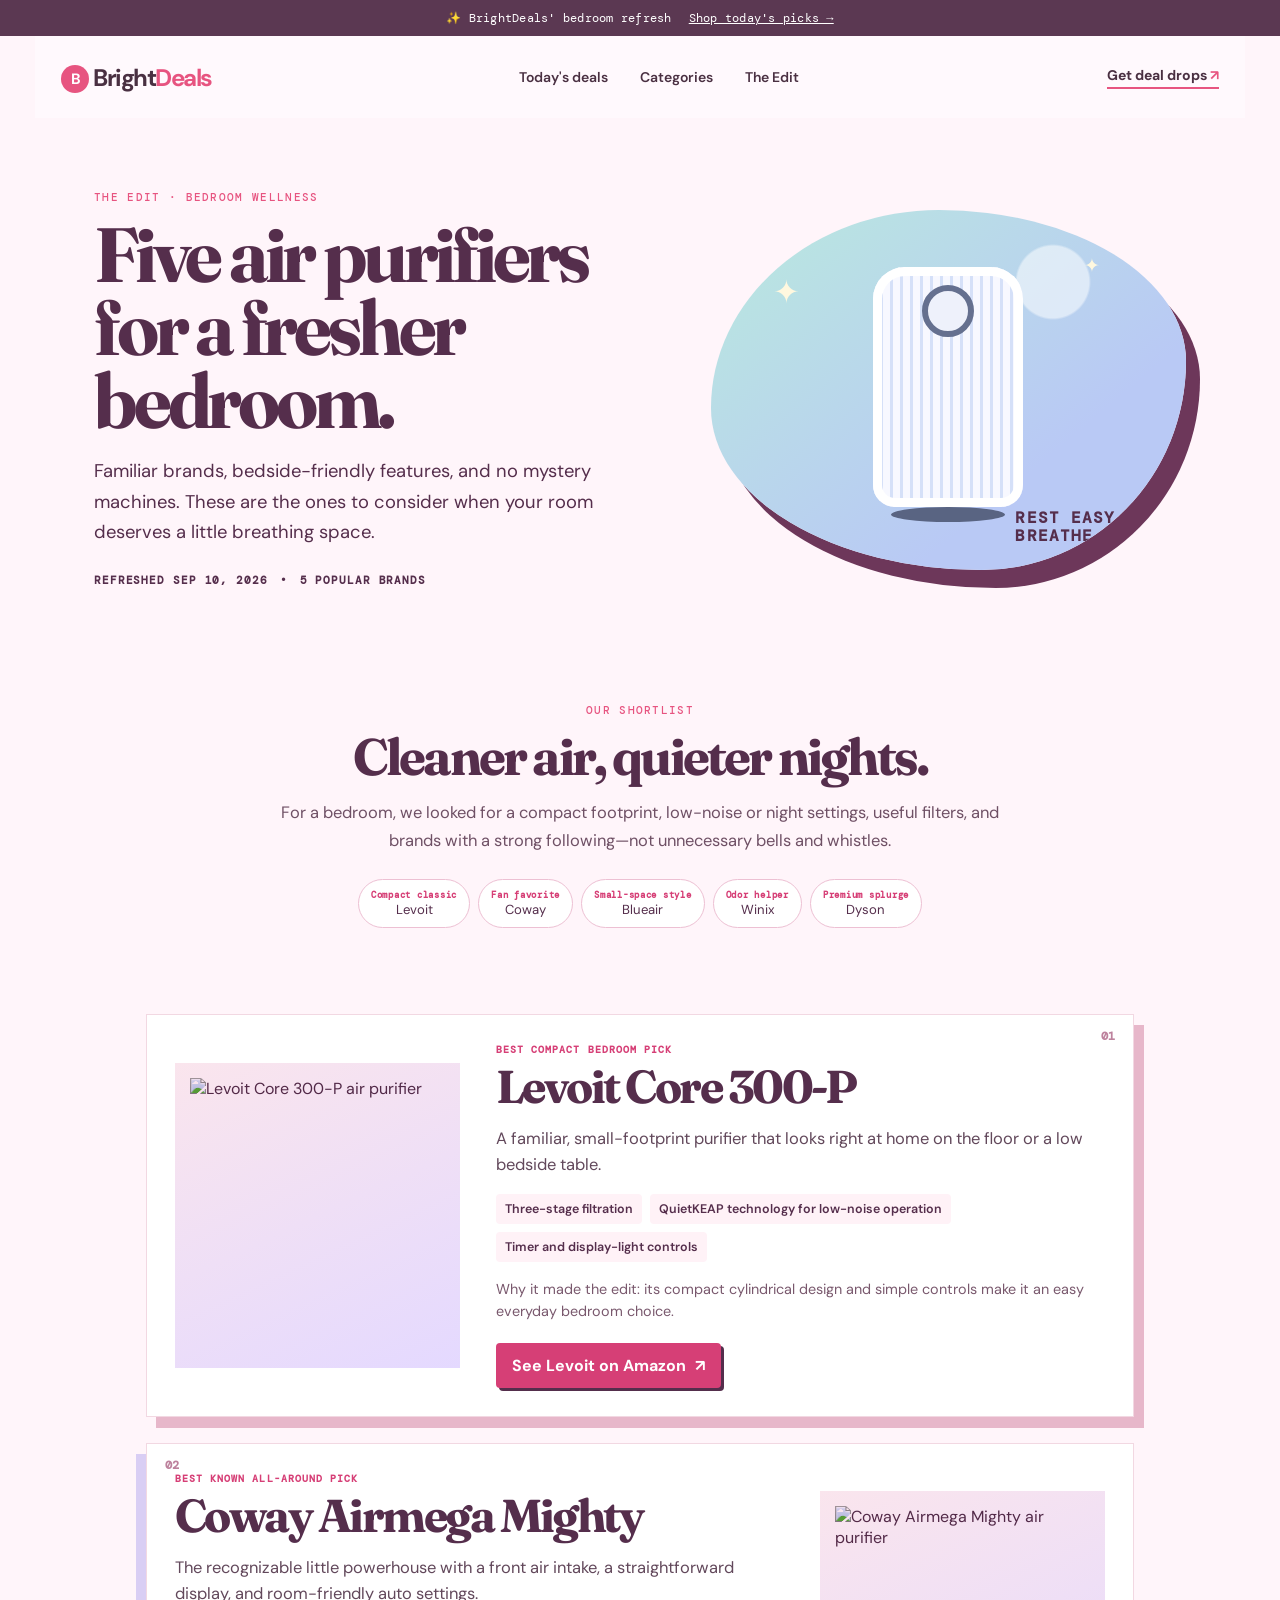
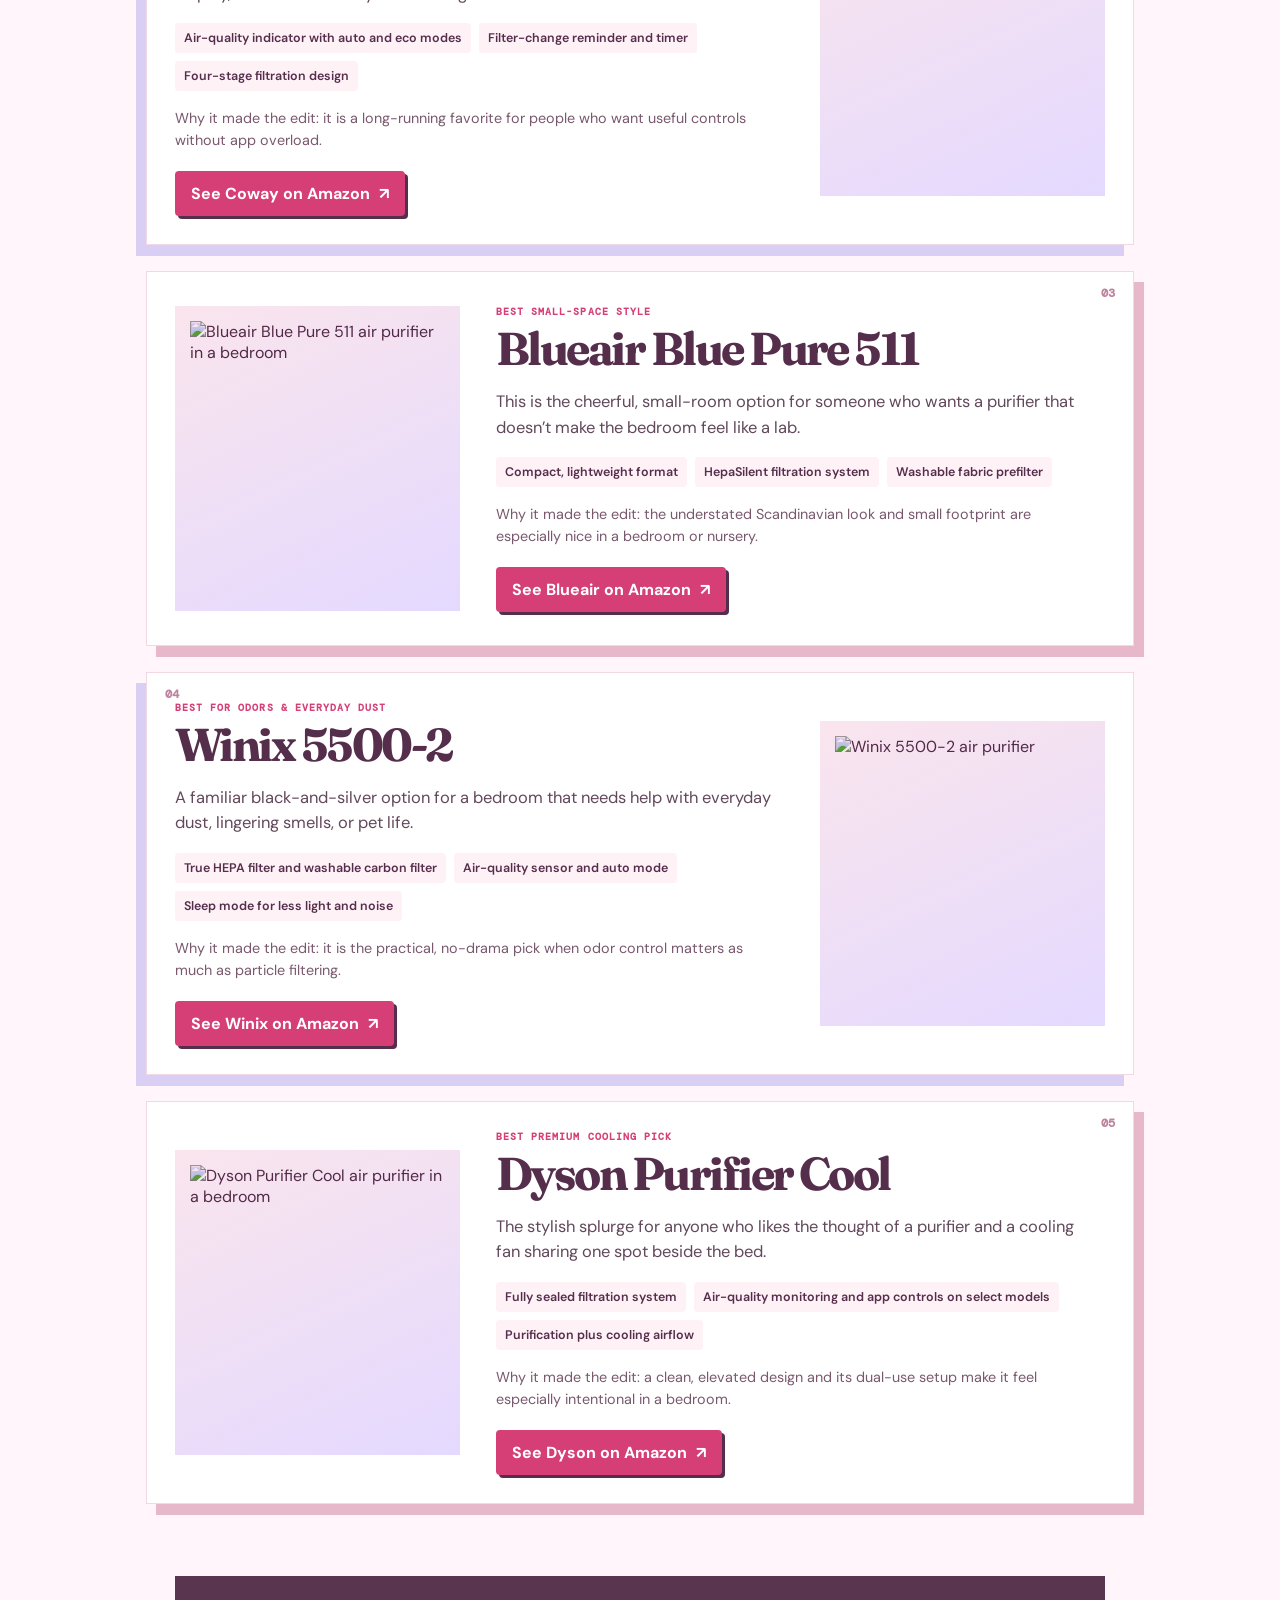
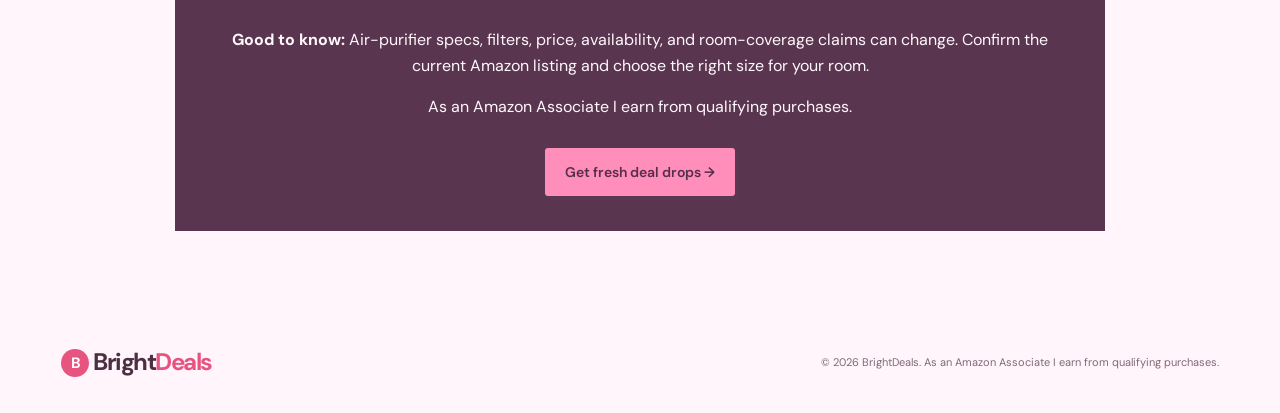
==== bedroom-air-purifier-edit.html @ 016ed75b "Add bedroom air purifier guide" ====
<!doctype html>
<html lang="en"><head><meta charset="utf-8"><meta name="viewport" content="width=device-width, initial-scale=1"><meta name="description" content="Five familiar air-purifier brands that suit a bedroom, selected by BrightDeals."><title>The Bedroom Air Edit | BrightDeals</title><link rel="preconnect" href="https://fonts.googleapis.com"><link rel="preconnect" href="https://fonts.gstatic.com" crossorigin><link href="https://fonts.googleapis.com/css2?family=DM+Mono&family=DM+Sans:wght@400;500;600;700&family=Fraunces:opsz,wght@9..144,600;9..144,700&display=swap" rel="stylesheet"><link rel="stylesheet" href="styles.css"><link rel="stylesheet" href="pink-theme.css"><link rel="stylesheet" href="product-images.css?v=5"><link rel="stylesheet" href="vacuum-guide.css"></head>
<body class="guide-page"><div class="announcement">✨ BrightDeals' bedroom refresh <a href="/#deals">Shop today's picks →</a></div><header class="site-header"><a class="brand" href="/"><span class="brand-mark">B</span>Bright<span>Deals</span></a><button class="menu-button" aria-label="Open menu" aria-expanded="false">☰</button><nav aria-label="Main navigation"><a href="/#deals">Today's deals</a><a href="/#categories">Categories</a><a href="cordless-vacuum-edit.html" data-guide-link>The Edit</a></nav><a class="header-cta" href="/#deal-alerts">Get deal drops <span>↗</span></a></header>
<main><section class="guide-hero"><div class="guide-hero-copy"><p class="eyebrow">THE EDIT · BEDROOM WELLNESS</p><h1>Five air purifiers for a fresher bedroom.</h1><p>Familiar brands, bedside-friendly features, and no mystery machines. These are the ones to consider when your room deserves a little breathing space.</p><div class="guide-meta"><span>REFRESHED SEP 10, 2026</span><span>•</span><span>5 POPULAR BRANDS</span></div></div><div class="guide-hero-art purifier-art" aria-hidden="true"><span class="spark spark-one">✦</span><span class="spark spark-two">✦</span><div class="hero-purifier"><i></i><b></b><em></em></div><p>REST EASY.<br>BREATHE EASY.</p></div></section>
<section class="guide-intro"><p class="eyebrow">OUR SHORTLIST</p><h2>Cleaner air, quieter nights.</h2><p>For a bedroom, we looked for a compact footprint, low-noise or night settings, useful filters, and brands with a strong following—not unnecessary bells and whistles.</p><div class="quick-picks"><span><b>Compact classic</b> Levoit</span><span><b>Fan favorite</b> Coway</span><span><b>Small-space style</b> Blueair</span><span><b>Odor helper</b> Winix</span><span><b>Premium splurge</b> Dyson</span></div></section>
<section class="vacuum-list" aria-label="Five bedroom air purifier recommendations">
<article class="vacuum-pick levoit"><div class="pick-number">01</div><div class="pick-image"><img src="https://levoit.com/cdn/shop/products/levoit-core-300-air-purifier-791897.jpg?v=1762284280" alt="Levoit Core 300-P air purifier" loading="lazy"></div><div class="pick-copy"><p class="pick-label">BEST COMPACT BEDROOM PICK</p><h2>Levoit Core 300-P</h2><p class="pick-deck">A familiar, small-footprint purifier that looks right at home on the floor or a low bedside table.</p><ul><li>Three-stage filtration</li><li>QuietKEAP technology for low-noise operation</li><li>Timer and display-light controls</li></ul><p class="pick-note">Why it made the edit: its compact cylindrical design and simple controls make it an easy everyday bedroom choice.</p><a class="guide-buy" href="https://www.amazon.com/s?k=Levoit+Core+300-P+Air+Purifier&amp;tag=brightdeal0b5-20" target="_blank" rel="sponsored noopener">See Levoit on Amazon <span>↗</span></a></div></article>
<article class="vacuum-pick coway"><div class="pick-number">02</div><div class="pick-image"><img src="https://cowaymega.com/cdn/shop/files/Mighty_W_Thumbnai_02.jpg?v=1771984120&amp;width=2000" alt="Coway Airmega Mighty air purifier" loading="lazy"></div><div class="pick-copy"><p class="pick-label">BEST KNOWN ALL-AROUND PICK</p><h2>Coway Airmega Mighty</h2><p class="pick-deck">The recognizable little powerhouse with a front air intake, a straightforward display, and room-friendly auto settings.</p><ul><li>Air-quality indicator with auto and eco modes</li><li>Filter-change reminder and timer</li><li>Four-stage filtration design</li></ul><p class="pick-note">Why it made the edit: it is a long-running favorite for people who want useful controls without app overload.</p><a class="guide-buy" href="https://www.amazon.com/s?k=Coway+Airmega+Mighty+AP-1512HH+Air+Purifier&amp;tag=brightdeal0b5-20" target="_blank" rel="sponsored noopener">See Coway on Amazon <span>↗</span></a></div></article>
<article class="vacuum-pick blueair"><div class="pick-number">03</div><div class="pick-image"><img src="https://media.johnlewiscontent.com/i/JohnLewis/111999334alt5?%24background-off-white%24=&amp;fmt=auto" alt="Blueair Blue Pure 511 air purifier in a bedroom" loading="lazy"></div><div class="pick-copy"><p class="pick-label">BEST SMALL-SPACE STYLE</p><h2>Blueair Blue Pure 511</h2><p class="pick-deck">This is the cheerful, small-room option for someone who wants a purifier that doesn’t make the bedroom feel like a lab.</p><ul><li>Compact, lightweight format</li><li>HepaSilent filtration system</li><li>Washable fabric prefilter</li></ul><p class="pick-note">Why it made the edit: the understated Scandinavian look and small footprint are especially nice in a bedroom or nursery.</p><a class="guide-buy" href="https://www.amazon.com/s?k=Blueair+Blue+Pure+511+Air+Purifier&amp;tag=brightdeal0b5-20" target="_blank" rel="sponsored noopener">See Blueair on Amazon <span>↗</span></a></div></article>
<article class="vacuum-pick winix"><div class="pick-number">04</div><div class="pick-image"><img src="https://images-na.ssl-images-amazon.com/images/I/61UqpOlddiL.jpg" alt="Winix 5500-2 air purifier" loading="lazy"></div><div class="pick-copy"><p class="pick-label">BEST FOR ODORS &amp; EVERYDAY DUST</p><h2>Winix 5500-2</h2><p class="pick-deck">A familiar black-and-silver option for a bedroom that needs help with everyday dust, lingering smells, or pet life.</p><ul><li>True HEPA filter and washable carbon filter</li><li>Air-quality sensor and auto mode</li><li>Sleep mode for less light and noise</li></ul><p class="pick-note">Why it made the edit: it is the practical, no-drama pick when odor control matters as much as particle filtering.</p><a class="guide-buy" href="https://www.amazon.com/s?k=Winix+5500-2+Air+Purifier&amp;tag=brightdeal0b5-20" target="_blank" rel="sponsored noopener">See Winix on Amazon <span>↗</span></a></div></article>
<article class="vacuum-pick dyson"><div class="pick-number">05</div><div class="pick-image"><img src="https://dyson-h.assetsadobe2.com/is/image/content/dam/dyson/leap-petite-global/products/ec/438e/variants/non-sco/gallery-images/TP07-variant-gallery-01.jpg?cropPathE=desktop&amp;fit=stretch%2C1&amp;fmt=pjpeg&amp;wid=1920" alt="Dyson Purifier Cool air purifier in a bedroom" loading="lazy"></div><div class="pick-copy"><p class="pick-label">BEST PREMIUM COOLING PICK</p><h2>Dyson Purifier Cool</h2><p class="pick-deck">The stylish splurge for anyone who likes the thought of a purifier and a cooling fan sharing one spot beside the bed.</p><ul><li>Fully sealed filtration system</li><li>Air-quality monitoring and app controls on select models</li><li>Purification plus cooling airflow</li></ul><p class="pick-note">Why it made the edit: a clean, elevated design and its dual-use setup make it feel especially intentional in a bedroom.</p><a class="guide-buy" href="https://www.amazon.com/s?k=Dyson+Purifier+Cool+Air+Purifier&amp;tag=brightdeal0b5-20" target="_blank" rel="sponsored noopener">See Dyson on Amazon <span>↗</span></a></div></article>
</section><section class="guide-footer-note"><p><b>Good to know:</b> Air-purifier specs, filters, price, availability, and room-coverage claims can change. Confirm the current Amazon listing and choose the right size for your room.</p><p>As an Amazon Associate I earn from qualifying purchases.</p><a class="button primary" href="/#deal-alerts">Get fresh deal drops →</a></section></main><footer><a class="brand" href="/"><span class="brand-mark">B</span>Bright<span>Deals</span></a><p>© 2026 BrightDeals. As an Amazon Associate I earn from qualifying purchases.</p></footer><script src="script.js?v=6"></script></body></html>
---- styles.css ----
@import url('https://fonts.googleapis.com/css2?family=DM+Mono:wght@400;500&family=DM+Sans:opsz,wght@9..40,400;9..40,500;9..40,600;9..40,700&family=Fraunces:opsz,wght@9..144,500;9..144,600&display=swap');
/* Soft pink, lilac, and berry palette overrides */
:root{--ink:#4a3042;--paper:#fff9fc;--orange:#e75480;--yellow:#ffd1df;--line:#f0dfe7;--muted:#806878}.announcement,.featured{background:#5b3852}.primary{box-shadow:4px 4px 0 #5b3852}.avatars i{background:#e18eaa}.avatars i:first-child{background:#aa8fa8}.avatars i:nth-child(3){background:#a895d1}.avatars i:nth-child(4){background:#dd9c9a}.hero-art{background:#f7d4e0}.sun{background:#f3b6cb}.blob{background:#cda9d7}.floating{box-shadow:0 15px 25px #8b4a6530}.deal-sticker{background:#5b3852}.deal-sticker b{color:#ffd9e6}.orange{background:#f5b7ca}.lavender{background:#ddd0f0}.mint{background:#c9e5dc}.yellow{background:#f8d9a1}.featured .eyebrow{color:#ffd2df}.cream{background:#f8e3e8}.blue{background:#d4c9ec}.peach{background:#f5c9ba}.price-note{color:#e2cdd8}.how-art{background:#f0dde6}.how-art:before{border-color:#d9bbca}.newsletter{background:#f2bdd0}.newsletter h2 em{color:#b23c67}.newsletter small{color:#6c5360}
:root{--ink:#1d2333;--paper:#fffdf8;--orange:#ff6b3d;--yellow:#ffc845;--line:#e8e4db;--muted:#646876}*{box-sizing:border-box}html{scroll-behavior:smooth}body{margin:0;background:var(--paper);color:var(--ink);font-family:'DM Sans',sans-serif}.announcement{background:#1d2333;color:#fff;text-align:center;font:12px 'DM Mono',monospace;letter-spacing:.02em;padding:10px}.announcement a{color:#fff;margin-left:10px}.site-header{height:82px;display:flex;align-items:center;justify-content:space-between;max-width:1210px;margin:auto;padding:0 26px}.brand{font-size:24px;font-weight:700;letter-spacing:-1.5px;color:var(--ink);text-decoration:none}.brand>span:not(.brand-mark){color:var(--orange)}.brand-mark{display:inline-grid;place-items:center;background:var(--orange);color:#fff;border-radius:50%;font-size:15px;width:28px;height:28px;margin-right:4px;vertical-align:2px}nav{display:flex;gap:32px}nav a,.text-link{font-size:14px;font-weight:600;color:var(--ink);text-decoration:none}.header-cta{font-size:14px;font-weight:700;text-decoration:none;color:var(--ink);border-bottom:2px solid var(--orange);padding-bottom:3px}.header-cta span{color:var(--orange)}.menu-button{display:none;background:none;border:0;font-size:23px}.hero{min-height:570px;display:grid;grid-template-columns:1.05fr .95fr;align-items:center;max-width:1210px;padding:54px 26px 67px;margin:auto;gap:35px}.eyebrow{font:11px 'DM Mono',monospace;letter-spacing:.12em;color:var(--orange);margin:0 0 15px;font-weight:500}.hero h1,.newsletter h2,h2{font-family:Fraunces,serif;letter-spacing:-2.8px;line-height:.98;margin:0}.hero h1{font-size:clamp(52px,6vw,81px)}em{font-style:normal;color:var(--orange)}.lede{max-width:465px;font-size:18px;line-height:1.55;color:var(--muted);margin:24px 0 30px}.hero-actions{display:flex;align-items:center;gap:25px}.button{border:0;border-radius:3px;padding:15px 20px;font:600 14px 'DM Sans',sans-serif;cursor:pointer;text-decoration:none;display:inline-block}.primary{background:var(--orange);color:#fff;box-shadow:4px 4px 0 #23283a}.primary span{margin-left:15px}.text-link{border-bottom:1px solid var(--ink);padding-bottom:3px}.proof{display:flex;align-items:center;gap:12px;margin-top:42px}.proof p{font-size:12px;color:var(--muted)}.proof strong{color:var(--ink)}.avatars{display:flex}.avatars i{font-style:normal;width:26px;height:26px;border-radius:50%;display:grid;place-items:center;color:#fff;font-size:10px;border:2px solid var(--paper);margin-left:-7px;background:#d76d5b}.avatars i:first-child{margin-left:0;background:#8a9e81}.avatars i:nth-child(3){background:#6c7eb9}.avatars i:nth-child(4){background:#d8ad52}.hero-art{height:420px;background:#f0dfb4;border-radius:47% 53% 44% 56%/45% 42% 58% 55%;position:relative;overflow:hidden}.sun{position:absolute;width:285px;height:285px;border-radius:50%;background:#ffd66d;right:38px;top:61px}.blob{position:absolute;width:310px;height:280px;border-radius:46% 54% 58% 42%;background:#e79871;left:-58px;bottom:-128px}.floating{position:absolute;background:#fff;border-radius:9px;box-shadow:0 15px 25px #885f3d28;padding:15px;display:flex;flex-direction:column;gap:7px;align-items:center}.floating span{font-size:74px;line-height:1}.floating small{font-size:11px;font-weight:700}.card-one{top:62px;left:70px;transform:rotate(-9deg)}.card-two{right:60px;bottom:45px;transform:rotate(8deg)}.card-three{left:180px;bottom:25px;transform:rotate(-2deg)}.deal-sticker{position:absolute;right:29px;top:23px;border-radius:50%;width:86px;height:86px;background:var(--ink);color:#fff;text-align:center;padding-top:19px;font:10px 'DM Mono';line-height:1.4;transform:rotate(12deg)}.deal-sticker b{color:var(--yellow);font-size:13px}.categories,.featured,.how{max-width:1210px;margin:auto;padding:94px 26px}.section-heading h2,.featured h2{font-size:42px}.category-grid{display:grid;grid-template-columns:repeat(4,1fr);gap:15px;margin-top:35px}.category{min-height:190px;color:var(--ink);text-decoration:none;padding:25px;position:relative;border-radius:4px;transition:transform .2s}.category:hover,.product-card:hover{transform:translateY(-4px)}.category span{font-size:34px;display:block;margin-bottom:30px}.category b{font-size:16px;display:block}.category small{font-size:12px;color:#555b67;display:block;margin-top:5px}.category i{position:absolute;right:22px;bottom:20px;font-style:normal;font-size:20px}.orange{background:#ffc19f}.lavender{background:#d7cef2}.mint{background:#b9e1d4}.yellow{background:#fde29a}.featured{background:#1d2333;max-width:none;padding-left:max(26px,calc((100vw - 1158px)/2));padding-right:max(26px,calc((100vw - 1158px)/2));color:#fff}.featured-intro{display:flex;justify-content:space-between;align-items:end;margin-bottom:35px}.featured .eyebrow{color:#ffc845}.featured h2{color:#fff}.featured .text-link{color:#fff;border-color:#fff}.product-grid{display:grid;grid-template-columns:repeat(3,1fr);gap:22px}.product-card{background:#fff;color:var(--ink);transition:transform .2s}.product-visual{height:245px;position:relative;display:grid;place-items:center}.product-visual span{font-size:100px;filter:drop-shadow(4px 8px 4px #0002)}.product-visual b{position:absolute;top:14px;left:14px;background:#fff;padding:6px 8px;text-transform:uppercase;font:9px 'DM Mono'}.cream{background:#f3e6cd}.blue{background:#b9d6e8}.peach{background:#f1c1ad}.product-info{padding:21px}.product-category{font:10px 'DM Mono';color:var(--orange);margin:0 0 10px}.product-info h3{font-size:17px;margin:0 0 15px}.product-info div{font-size:14px}.product-info strong{font-size:19px}.product-info del{color:#858996;margin-left:4px}.product-info em{font-size:11px;font-weight:700;margin-left:4px}.product-info a{font-size:13px;display:block;color:var(--ink);text-decoration:none;font-weight:700;margin-top:20px}.price-note{font-size:11px;color:#b6b9c2;margin:25px 0 0}.how{display:grid;grid-template-columns:.92fr 1.08fr;gap:105px;align-items:center}.how-art{height:355px;background:#e6dfcf;position:relative;overflow:hidden;display:grid;place-items:center}.how-art:before{content:'';position:absolute;width:380px;height:380px;border:1px solid #c4b8a2;border-radius:50%}.how-art div{font:140px Fraunces;color:var(--orange);z-index:1}.how-art span{position:absolute;font:22px Fraunces;line-height:1.05;bottom:30px;left:33px}.how h2{font-size:47px}.how-copy>p:not(.eyebrow){font-size:16px;line-height:1.6;color:var(--muted);max-width:480px;margin:21px 0}.how ol{list-style:none;padding:0;margin:27px 0}.how li{display:flex;gap:24px;padding:13px 0;border-top:1px solid var(--line);font-weight:600}.how li b{font:11px 'DM Mono';color:var(--orange)}.newsletter{background:#ffc845;text-align:center;padding:90px 24px}.newsletter .eyebrow{color:var(--ink)}.newsletter h2{font-size:50px}.newsletter h2 em{color:var(--ink)}form{margin:30px auto 13px;max-width:500px;display:flex;background:#fff;padding:5px}input{border:0;outline:0;flex:1;padding:0 14px;font:14px 'DM Sans'}form .primary{box-shadow:none}.newsletter small{font-size:10px;color:#55514a}footer{display:flex;align-items:center;justify-content:space-between;gap:20px;max-width:1210px;margin:auto;padding:33px 26px}footer p,footer a{font-size:11px;color:var(--muted)}footer>div{display:flex;gap:16px}.sr-only{position:absolute;clip:rect(0,0,0,0)}
@media(max-width:720px){.site-header{height:67px}.menu-button{display:block;order:2}.header-cta{display:none}nav{display:none;position:absolute;top:100px;left:20px;right:20px;background:#fff;padding:20px;z-index:4;box-shadow:0 12px 30px #0002;flex-direction:column;gap:15px}nav.open{display:flex}.hero{grid-template-columns:1fr;padding-top:40px}.hero-art{height:320px}.card-one{left:30px}.card-two{right:30px}.card-three{left:140px}.category-grid,.product-grid{grid-template-columns:1fr 1fr}.category{min-height:155px}.categories,.featured,.how{padding-top:65px;padding-bottom:65px}.how{grid-template-columns:1fr;gap:42px}.how-art{height:260px}.featured-intro{align-items:start;gap:20px}.featured-intro .text-link{white-space:nowrap}.newsletter{padding:65px 20px}.newsletter h2,.how h2{font-size:40px}form{display:block;background:transparent}input{height:49px;width:100%;margin-bottom:10px}.primary{width:100%;box-shadow:3px 3px 0 #23283a}footer{display:block}footer p{margin:18px 0}footer>div{gap:14px}.hero-actions{display:block}.hero-actions .text-link{display:inline-block;margin-top:26px}.section-heading h2,.featured h2{font-size:34px}}@media(max-width:390px){.category-grid{grid-template-columns:1fr}.hero h1{font-size:48px}.card-three{left:120px}.floating span{font-size:54px}}
---- pink-theme.css ----
/* BrightDeals — soft pink, lilac, and berry theme */
:root{--ink:#4a3042;--paper:#fff9fc;--orange:#e75480;--yellow:#ffd1df;--line:#f0dfe7;--muted:#806878}
.announcement,.featured{background:#5b3852}.primary{box-shadow:4px 4px 0 #5b3852}.avatars i{background:#e18eaa}.avatars i:first-child{background:#aa8fa8}.avatars i:nth-child(3){background:#a895d1}.avatars i:nth-child(4){background:#dd9c9a}.hero-art{background:#f7d4e0}.sun{background:#f3b6cb}.blob{background:#cda9d7}.floating{box-shadow:0 15px 25px #8b4a6530}.deal-sticker{background:#5b3852}.deal-sticker b{color:#ffd9e6}.orange{background:#f5b7ca}.lavender{background:#ddd0f0}.mint{background:#c9e5dc}.yellow{background:#f8d9a1}.featured .eyebrow{color:#ffd2df}.cream{background:#f8e3e8}.blue{background:#d4c9ec}.peach{background:#f5c9ba}.price-note{color:#e2cdd8}.how-art{background:#f0dde6}.how-art:before{border-color:#d9bbca}.newsletter{background:#f2bdd0}.newsletter h2 em{color:#b23c67}.newsletter small{color:#6c5360}
@media(max-width:720px){.primary{box-shadow:3px 3px 0 #5b3852}}
---- product-images.css ----
.product-visual { overflow: hidden; }
.product-visual img { display: block; width: 100%; height: 100%; object-fit: cover; }

@media (min-width: 721px) { .product-grid { grid-template-columns: repeat(4, 1fr); } }

.final-price { display: grid; gap: 3px; margin: 0 0 11px; }
.final-price span { color: var(--muted); font-size: 11px; }
.promo-code { width: 100%; border: 1px dashed var(--orange); border-radius: 3px; background: #fff7fa; color: var(--ink); cursor: pointer; display: flex; justify-content: space-between; align-items: center; font: 700 12px 'DM Sans', sans-serif; margin: 0 0 4px; padding: 10px; }
.promo-code span { color: var(--orange); font-size: 11px; }
.promo-code.copied { background: #f2fff8; border-style: solid; }
.form-status{min-height:1.25em;margin:-3px 0 10px;font-size:12px;color:#6c5360}
.honeypot,.signup-response{position:absolute;left:-9999px;width:1px;height:1px;overflow:hidden}

.product-card { cursor: pointer; }
.product-card a, .product-card button { cursor: pointer; }
.product-card:focus-visible { outline: 3px solid var(--orange); outline-offset: 4px; }
.modal-open { overflow: hidden; }
.deal-modal[hidden] { display: none; }
.deal-modal { position: fixed; inset: 0; z-index: 1000; display: grid; place-items: center; padding: 18px; }
.deal-modal-backdrop { position: absolute; inset: 0; background: rgba(48, 32, 43, .86); backdrop-filter: blur(4px); }
.deal-modal-card { position: relative; z-index: 1; display: grid; grid-template-columns: minmax(0, 1fr) minmax(0, 1fr); width: min(760px, 100%); max-height: calc(100vh - 36px); overflow: auto; border-radius: 12px; background: #fff; color: var(--ink); box-shadow: 0 28px 80px rgba(0, 0, 0, .35); }
.deal-modal-visual { min-height: 335px; display: grid; place-items: center; background: #f8e3e8; }
.deal-modal-visual img { width: 100%; height: 100%; max-height: 420px; padding: 25px; object-fit: contain; }
.deal-modal-content { padding: 42px 34px 30px; }
.deal-modal-category { margin: 0 0 12px; color: var(--orange); font: 11px 'DM Mono', monospace; text-transform: uppercase; }
.deal-modal-content h2 { margin: 0 0 17px; font: 700 28px/1.08 Fraunces, serif; letter-spacing: -1px; }
.deal-modal-price { margin-bottom: 15px; }
.deal-modal-price .final-price { margin: 0; }
.deal-modal-detail { margin: 0 0 15px; color: var(--muted); font-size: 14px; line-height: 1.55; }
.deal-modal-promo { margin: 0 0 18px; padding: 9px 11px; border: 1px dashed var(--orange); background: #fff7fa; color: var(--ink); font: 700 12px 'DM Sans', sans-serif; }
.deal-modal-cta { display: flex; justify-content: space-between; align-items: center; margin: 22px 0 12px; padding: 14px 16px; background: var(--orange); color: #fff; font: 700 14px 'DM Sans', sans-serif; text-decoration: none; }
.deal-modal-cta:hover { background: #c73567; }
.deal-modal-content small { color: var(--muted); font-size: 11px; line-height: 1.4; }
.deal-modal-close { position: absolute; z-index: 2; top: 10px; right: 10px; width: 36px; height: 36px; border: 0; border-radius: 50%; background: #fff; color: var(--ink); cursor: pointer; font-size: 27px; line-height: 1; box-shadow: 0 2px 10px rgba(0, 0, 0, .16); }
.deal-modal-close:hover { background: #fff1f5; }
@media (max-width: 650px) { .deal-modal-card { grid-template-columns: 1fr; } .deal-modal-visual { min-height: 220px; } .deal-modal-visual img { max-height: 265px; } .deal-modal-content { padding: 28px 24px 24px; } .deal-modal-content h2 { font-size: 25px; } }
.deal-alerts{background:#5b3852;color:#fff;text-align:center;padding:78px 24px}.deal-alerts .eyebrow{color:#ffd2df}.deal-alerts h2{font:50px Fraunces,serif;letter-spacing:-2.8px;line-height:.98;margin:0}.deal-alerts h2 em{color:#f2bdd0}.deal-alerts>p:not(.eyebrow):not(.form-status){max-width:520px;margin:18px auto 0;color:#f8e5ee;font-size:15px;line-height:1.5}.deal-alerts .form-status{color:#ffdbe7}.deal-alerts small{color:#ead2dd}@media(max-width:720px){.deal-alerts{padding:60px 20px}.deal-alerts h2{font-size:40px}}
---- vacuum-guide.css ----
:root { --guide-ink: #552e4c; --guide-pink: #f2b4ca; --guide-hot: #d63f76; --guide-soft: #fff5fa; --guide-lilac: #ded1ff; }
.guide-page { background: var(--guide-soft); color: var(--guide-ink); }
.guide-page .site-header { background: rgba(255, 250, 253, .94); }
.guide-hero { display:grid; grid-template-columns:1.1fr .9fr; max-width:1180px; margin:0 auto; min-height:500px; padding:72px 44px 60px; gap:36px; align-items:center; }
.guide-hero-copy h1, .guide-intro h2, .pick-copy h2 { font-family:Fraunces, Georgia, serif; letter-spacing:-.055em; }
.guide-hero-copy h1 { max-width:720px; margin:12px 0 18px; font-size:clamp(3rem, 6vw, 5.8rem); line-height:.95; }
.guide-hero-copy > p:not(.eyebrow) { max-width:570px; font-size:1.15rem; line-height:1.65; }
.guide-meta { display:flex; flex-wrap:wrap; gap:12px; margin-top:26px; font:700 .7rem/1.4 'DM Mono', monospace; letter-spacing:.08em; }
.guide-hero-art { position:relative; min-height:360px; overflow:hidden; border-radius:48% 52% 43% 57% / 55% 42% 58% 45%; background:radial-gradient(circle at 74% 21%,#fff7 0 8%,transparent 8.5%), linear-gradient(140deg,#e8c7fa,#f7a9c7 70%); box-shadow:14px 18px 0 #6d375a; }
.guide-hero-art p { position:absolute; right:26px; bottom:25px; margin:0; font:700 1rem/1.1 'DM Mono', monospace; letter-spacing:.07em; }
.spark { position:absolute; font-size:2rem; color:#fff8df; }.spark-one{left:13%;top:17%}.spark-two{right:18%;top:12%;font-size:1.2rem}
.hero-vacuum { position:absolute; width:110px; height:285px; top:37px; left:50%; transform:rotate(-20deg); }.hero-vacuum i { position:absolute; left:48px; top:0; width:16px; height:170px; background:#4a344b; border-radius:20px; }.hero-vacuum b { position:absolute; left:16px; top:124px; width:83px; height:85px; border-radius:36px 36px 28px 28px; background:#f7f7f9; border:8px solid #554158; box-shadow:inset 0 0 0 18px #cf9fca; }.hero-vacuum em { position:absolute; bottom:0; left:-6px; width:115px; height:27px; border-radius:50% 50% 12px 12px; background:#554158; }
.guide-intro { max-width:830px; margin:16px auto 48px; padding:38px 44px; text-align:center; }.guide-intro h2{font-size:clamp(2.2rem,4vw,3.8rem);margin:8px 0 14px}.guide-intro>p:not(.eyebrow){font-size:1.03rem;line-height:1.7;color:#6f5065}.quick-picks{display:flex;flex-wrap:wrap;justify-content:center;gap:8px;margin-top:24px}.quick-picks span{padding:9px 12px;background:#fff;border:1px solid #edc0d3;border-radius:999px;font-size:.82rem}.quick-picks b{display:block;font:700 .58rem 'DM Mono',monospace;color:var(--guide-hot);letter-spacing:.08em}
.vacuum-list{max-width:1040px;margin:0 auto;padding:0 26px 72px;display:grid;gap:26px}.vacuum-pick{position:relative;display:grid;grid-template-columns:285px 1fr;gap:36px;align-items:center;min-height:375px;padding:28px;background:#fff;border:1px solid #f2d8e2;box-shadow:10px 11px 0 #e7b7ca}.vacuum-pick:nth-child(even){grid-template-columns:1fr 285px;box-shadow:-10px 11px 0 #d9cef4}.vacuum-pick:nth-child(even) .pick-image{grid-column:2}.vacuum-pick:nth-child(even) .pick-copy{grid-column:1;grid-row:1}.pick-number{position:absolute;right:18px;top:14px;font:700 .72rem 'DM Mono',monospace;color:#bd829d}.vacuum-pick:nth-child(even) .pick-number{right:auto;left:18px}.pick-image{height:305px;padding:15px;background:linear-gradient(155deg,#fae5ed,#e4d9ff);display:flex;align-items:center;justify-content:center;overflow:hidden}.shark .pick-image{background:#e2eafa}.tineco .pick-image{background:#d5e9df}.bissell .pick-image{background:#eed9f2}.lg .pick-image{background:#f4ebd8}.pick-image img{width:100%;height:100%;object-fit:contain;mix-blend-mode:multiply}.pick-copy{max-width:600px}.pick-label{margin:0 0 8px;color:var(--guide-hot);font:700 .65rem 'DM Mono',monospace;letter-spacing:.1em}.pick-copy h2{font-size:clamp(2rem,3.6vw,3.5rem);line-height:1;margin:0}.pick-deck{font-size:1.03rem;line-height:1.55;color:#62485b}.pick-copy ul{display:flex;flex-wrap:wrap;gap:8px;padding:0;margin:17px 0;list-style:none}.pick-copy li{padding:7px 9px;border-radius:4px;background:#fff2f7;font-size:.78rem;font-weight:600}.pick-note{margin:0 0 20px;font-size:.9rem;line-height:1.5;color:#79586d}.guide-buy{display:inline-flex;align-items:center;gap:9px;padding:12px 16px;background:var(--guide-hot);color:#fff!important;border-radius:4px;font-weight:700;text-decoration:none;box-shadow:3px 3px 0 #542e4c}.guide-buy:hover{transform:translate(-1px,-1px);box-shadow:5px 5px 0 #542e4c}.guide-footer-note{max-width:930px;margin:0 auto 80px;padding:35px 42px;text-align:center;background:#5a354f;color:#fff8fc}.guide-footer-note p{line-height:1.6}.guide-footer-note .button{margin-top:12px;background:#ff8fba;color:#552e4c}.guide-page footer{margin-top:0}
.purifier-art{background:radial-gradient(circle at 72% 20%,#fff8 0 8%,transparent 8.5%),linear-gradient(140deg,#b9e9de,#b9c9f5 70%)}.hero-purifier{position:absolute;left:50%;top:57px;width:150px;height:255px;transform:translateX(-50%)}.hero-purifier i{position:absolute;inset:0 0 15px;background:repeating-linear-gradient(90deg,#f7f8ff 0 7px,#d5e0f8 7px 10px);border-radius:32px 32px 22px 22px;box-shadow:inset 0 0 0 9px #fff}.hero-purifier b{position:absolute;top:18px;left:49px;width:52px;height:52px;border-radius:50%;background:#eef1fb;border:6px solid #65708f}.hero-purifier em{position:absolute;bottom:0;left:18px;width:114px;height:15px;background:#596482;border-radius:50%}
@media (max-width:720px){.guide-hero{grid-template-columns:1fr;padding:48px 25px 40px}.guide-hero-art{min-height:270px;order:-1}.guide-hero-copy h1{font-size:3.3rem}.guide-intro{padding:28px 24px}.vacuum-list{padding:0 16px 50px}.vacuum-pick,.vacuum-pick:nth-child(even){grid-template-columns:1fr;gap:22px;padding:20px}.vacuum-pick:nth-child(even) .pick-image,.vacuum-pick:nth-child(even) .pick-copy{grid-column:auto;grid-row:auto}.pick-image{height:275px}.pick-copy h2{font-size:2.45rem}.guide-footer-note{margin:0 16px 55px;padding:28px 20px}.guide-page .site-header nav a{font-size:.75rem}}
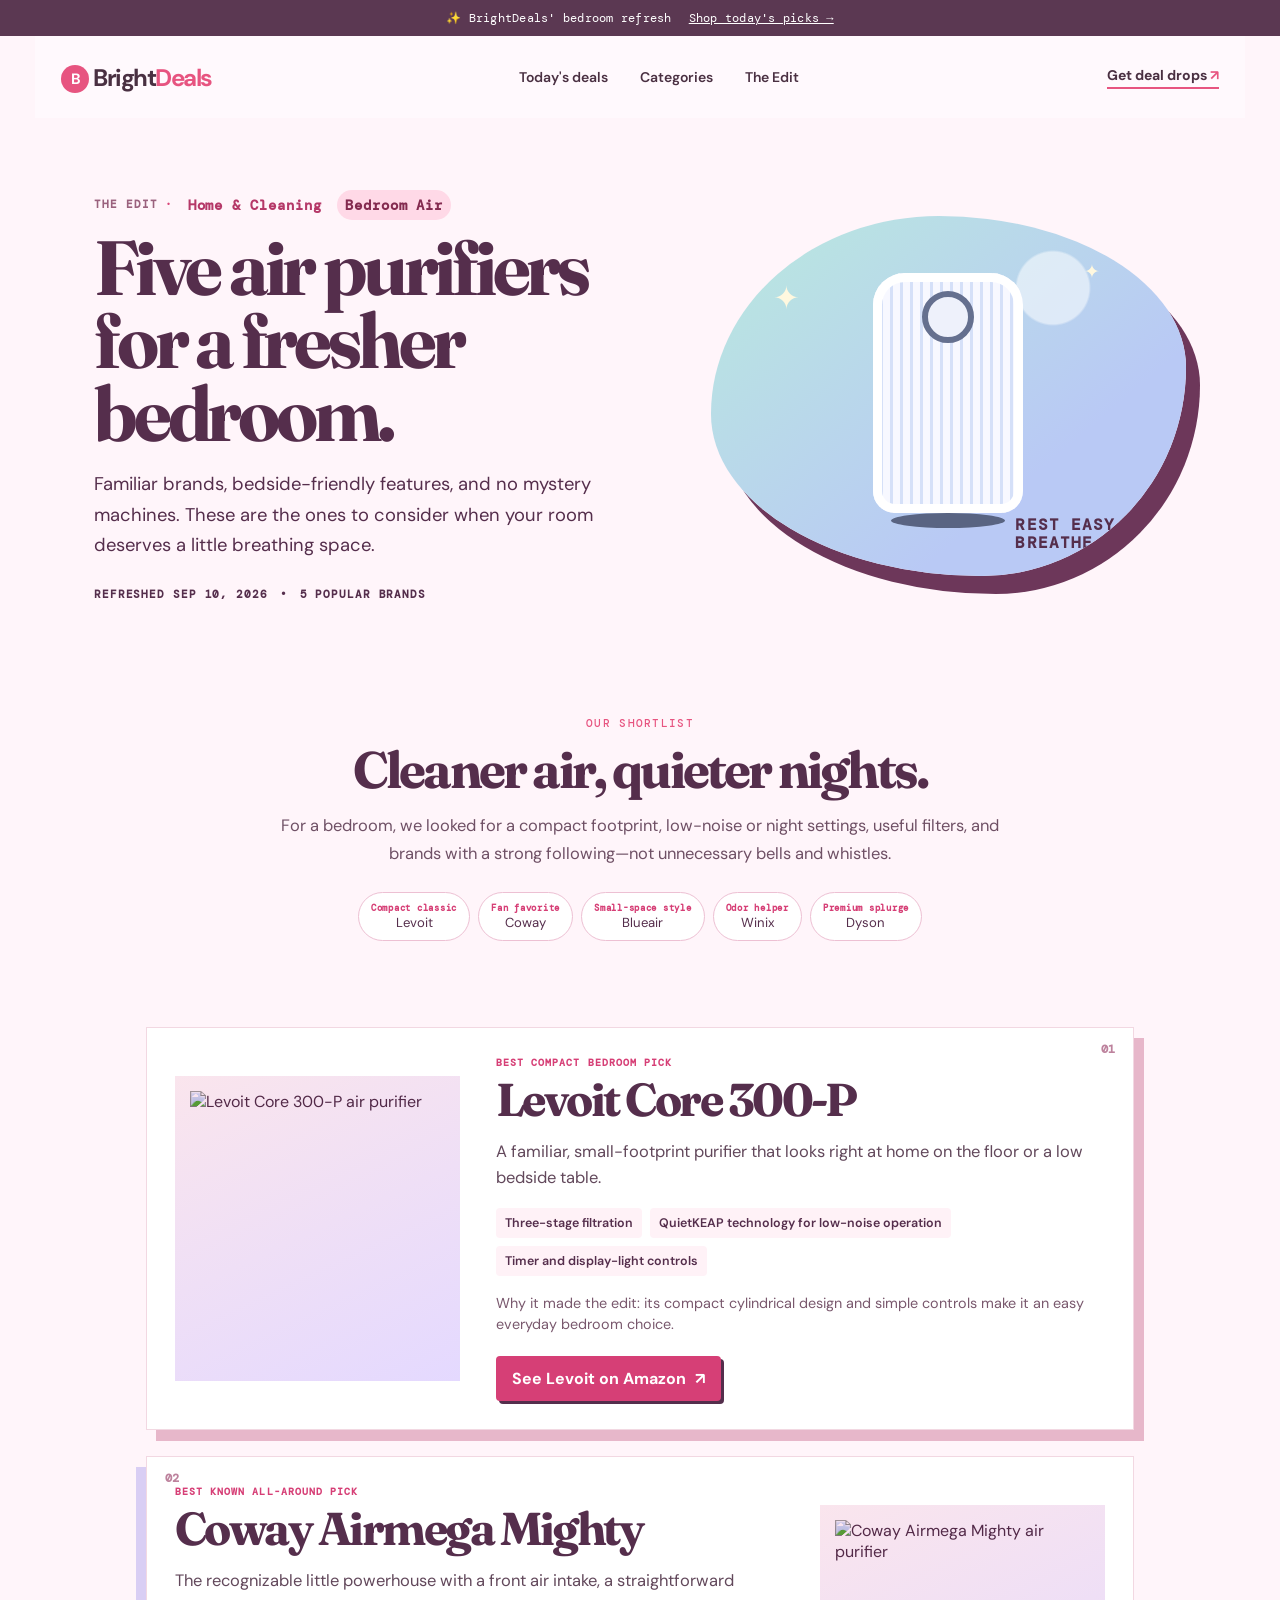
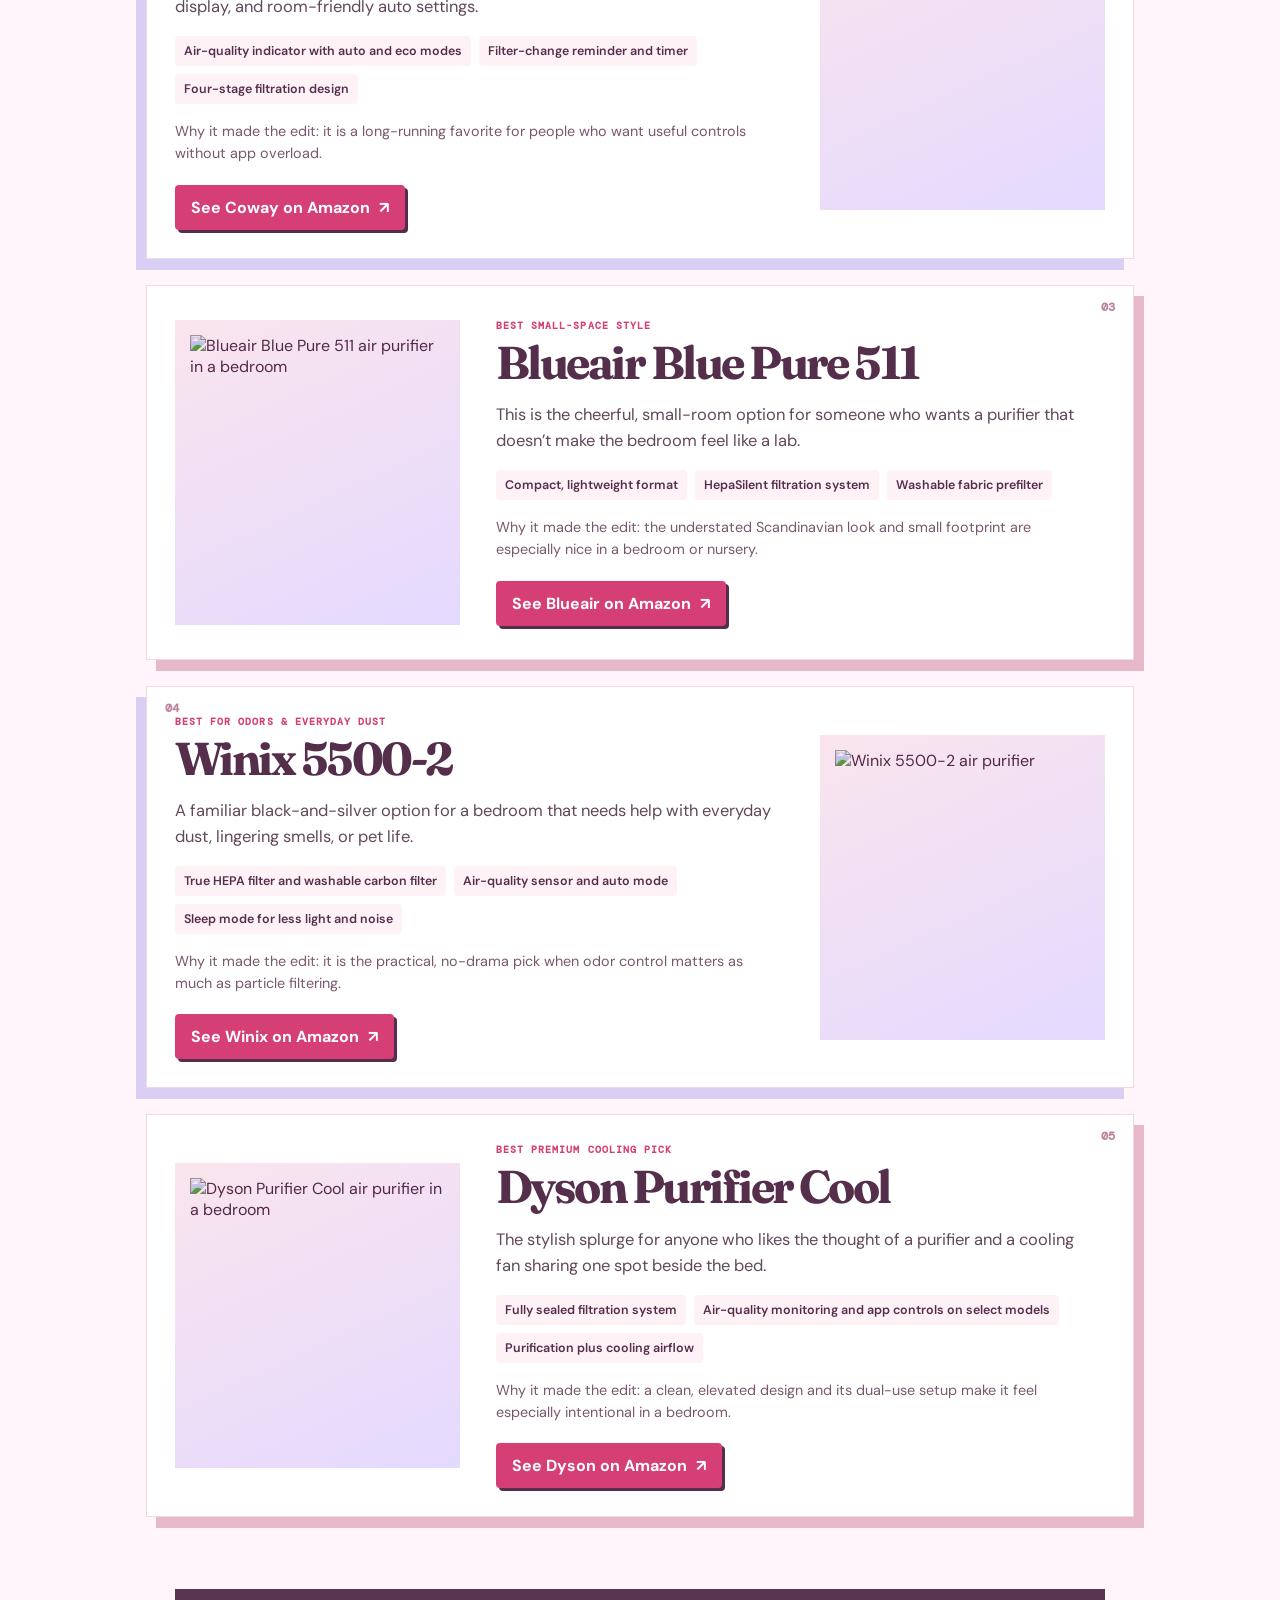
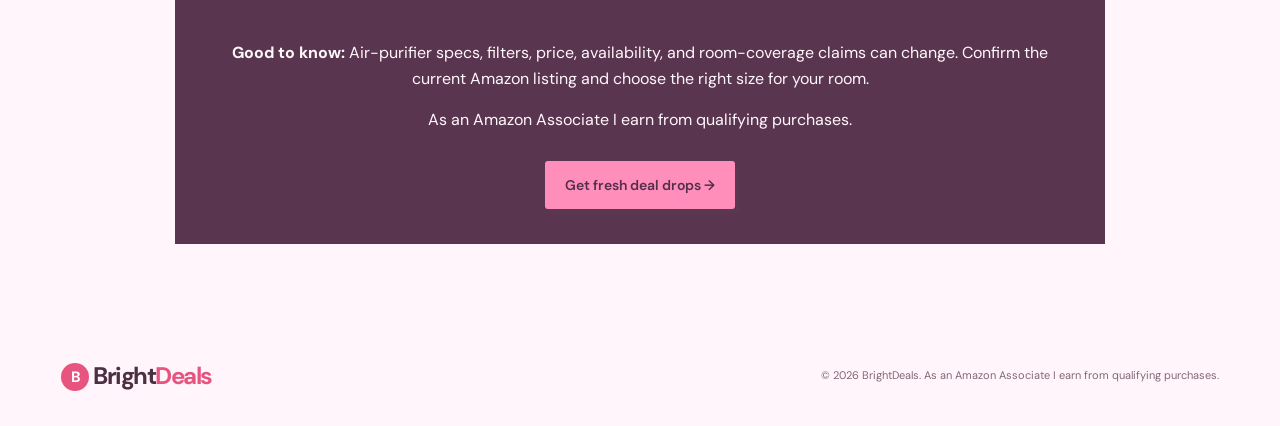
==== commit 4ad34c4e: "Add edit category navigation" ====
--- a/bedroom-air-purifier-edit.html
+++ b/bedroom-air-purifier-edit.html
@@ -1,7 +1,7 @@
 <!doctype html>
 <html lang="en"><head><meta charset="utf-8"><meta name="viewport" content="width=device-width, initial-scale=1"><meta name="description" content="Five familiar air-purifier brands that suit a bedroom, selected by BrightDeals."><title>The Bedroom Air Edit | BrightDeals</title><link rel="preconnect" href="https://fonts.googleapis.com"><link rel="preconnect" href="https://fonts.gstatic.com" crossorigin><link href="https://fonts.googleapis.com/css2?family=DM+Mono&family=DM+Sans:wght@400;500;600;700&family=Fraunces:opsz,wght@9..144,600;9..144,700&display=swap" rel="stylesheet"><link rel="stylesheet" href="styles.css"><link rel="stylesheet" href="pink-theme.css"><link rel="stylesheet" href="product-images.css?v=5"><link rel="stylesheet" href="vacuum-guide.css"></head>
 <body class="guide-page"><div class="announcement">✨ BrightDeals' bedroom refresh <a href="/#deals">Shop today's picks →</a></div><header class="site-header"><a class="brand" href="/"><span class="brand-mark">B</span>Bright<span>Deals</span></a><button class="menu-button" aria-label="Open menu" aria-expanded="false">☰</button><nav aria-label="Main navigation"><a href="/#deals">Today's deals</a><a href="/#categories">Categories</a><a href="cordless-vacuum-edit.html" data-guide-link>The Edit</a></nav><a class="header-cta" href="/#deal-alerts">Get deal drops <span>↗</span></a></header>
-<main><section class="guide-hero"><div class="guide-hero-copy"><p class="eyebrow">THE EDIT · BEDROOM WELLNESS</p><h1>Five air purifiers for a fresher bedroom.</h1><p>Familiar brands, bedside-friendly features, and no mystery machines. These are the ones to consider when your room deserves a little breathing space.</p><div class="guide-meta"><span>REFRESHED SEP 10, 2026</span><span>•</span><span>5 POPULAR BRANDS</span></div></div><div class="guide-hero-art purifier-art" aria-hidden="true"><span class="spark spark-one">✦</span><span class="spark spark-two">✦</span><div class="hero-purifier"><i></i><b></b><em></em></div><p>REST EASY.<br>BREATHE EASY.</p></div></section>
+<main><section class="guide-hero"><div class="guide-hero-copy"><nav class="edit-topic-menu" aria-label="The Edit categories"><span>THE EDIT</span><a href="cordless-vacuum-edit.html">Home &amp; Cleaning</a><a class="active" href="bedroom-air-purifier-edit.html" aria-current="page">Bedroom Air</a></nav><h1>Five air purifiers for a fresher bedroom.</h1><p>Familiar brands, bedside-friendly features, and no mystery machines. These are the ones to consider when your room deserves a little breathing space.</p><div class="guide-meta"><span>REFRESHED SEP 10, 2026</span><span>•</span><span>5 POPULAR BRANDS</span></div></div><div class="guide-hero-art purifier-art" aria-hidden="true"><span class="spark spark-one">✦</span><span class="spark spark-two">✦</span><div class="hero-purifier"><i></i><b></b><em></em></div><p>REST EASY.<br>BREATHE EASY.</p></div></section>
 <section class="guide-intro"><p class="eyebrow">OUR SHORTLIST</p><h2>Cleaner air, quieter nights.</h2><p>For a bedroom, we looked for a compact footprint, low-noise or night settings, useful filters, and brands with a strong following—not unnecessary bells and whistles.</p><div class="quick-picks"><span><b>Compact classic</b> Levoit</span><span><b>Fan favorite</b> Coway</span><span><b>Small-space style</b> Blueair</span><span><b>Odor helper</b> Winix</span><span><b>Premium splurge</b> Dyson</span></div></section>
 <section class="vacuum-list" aria-label="Five bedroom air purifier recommendations">
 <article class="vacuum-pick levoit"><div class="pick-number">01</div><div class="pick-image"><img src="https://levoit.com/cdn/shop/products/levoit-core-300-air-purifier-791897.jpg?v=1762284280" alt="Levoit Core 300-P air purifier" loading="lazy"></div><div class="pick-copy"><p class="pick-label">BEST COMPACT BEDROOM PICK</p><h2>Levoit Core 300-P</h2><p class="pick-deck">A familiar, small-footprint purifier that looks right at home on the floor or a low bedside table.</p><ul><li>Three-stage filtration</li><li>QuietKEAP technology for low-noise operation</li><li>Timer and display-light controls</li></ul><p class="pick-note">Why it made the edit: its compact cylindrical design and simple controls make it an easy everyday bedroom choice.</p><a class="guide-buy" href="https://www.amazon.com/s?k=Levoit+Core+300-P+Air+Purifier&amp;tag=brightdeal0b5-20" target="_blank" rel="sponsored noopener">See Levoit on Amazon <span>↗</span></a></div></article>
--- a/vacuum-guide.css
+++ b/vacuum-guide.css
@@ -3,6 +3,7 @@
 .guide-page .site-header { background: rgba(255, 250, 253, .94); }
 .guide-hero { display:grid; grid-template-columns:1.1fr .9fr; max-width:1180px; margin:0 auto; min-height:500px; padding:72px 44px 60px; gap:36px; align-items:center; }
 .guide-hero-copy h1, .guide-intro h2, .pick-copy h2 { font-family:Fraunces, Georgia, serif; letter-spacing:-.055em; }
+.edit-topic-menu{display:flex;align-items:center;flex-wrap:wrap;gap:7px;font:700 .66rem/1.3 'DM Mono',monospace;letter-spacing:.09em}.edit-topic-menu span{color:#9a617d}.edit-topic-menu span::after{content:'·';margin-left:7px;color:#d94679}.edit-topic-menu a{padding:6px 8px;border-radius:999px;color:#b53868;text-decoration:none}.edit-topic-menu a:hover,.edit-topic-menu a.active{background:#ffd9e7;color:#842b50}.edit-topic-menu a.active{pointer-events:none}
 .guide-hero-copy h1 { max-width:720px; margin:12px 0 18px; font-size:clamp(3rem, 6vw, 5.8rem); line-height:.95; }
 .guide-hero-copy > p:not(.eyebrow) { max-width:570px; font-size:1.15rem; line-height:1.65; }
 .guide-meta { display:flex; flex-wrap:wrap; gap:12px; margin-top:26px; font:700 .7rem/1.4 'DM Mono', monospace; letter-spacing:.08em; }
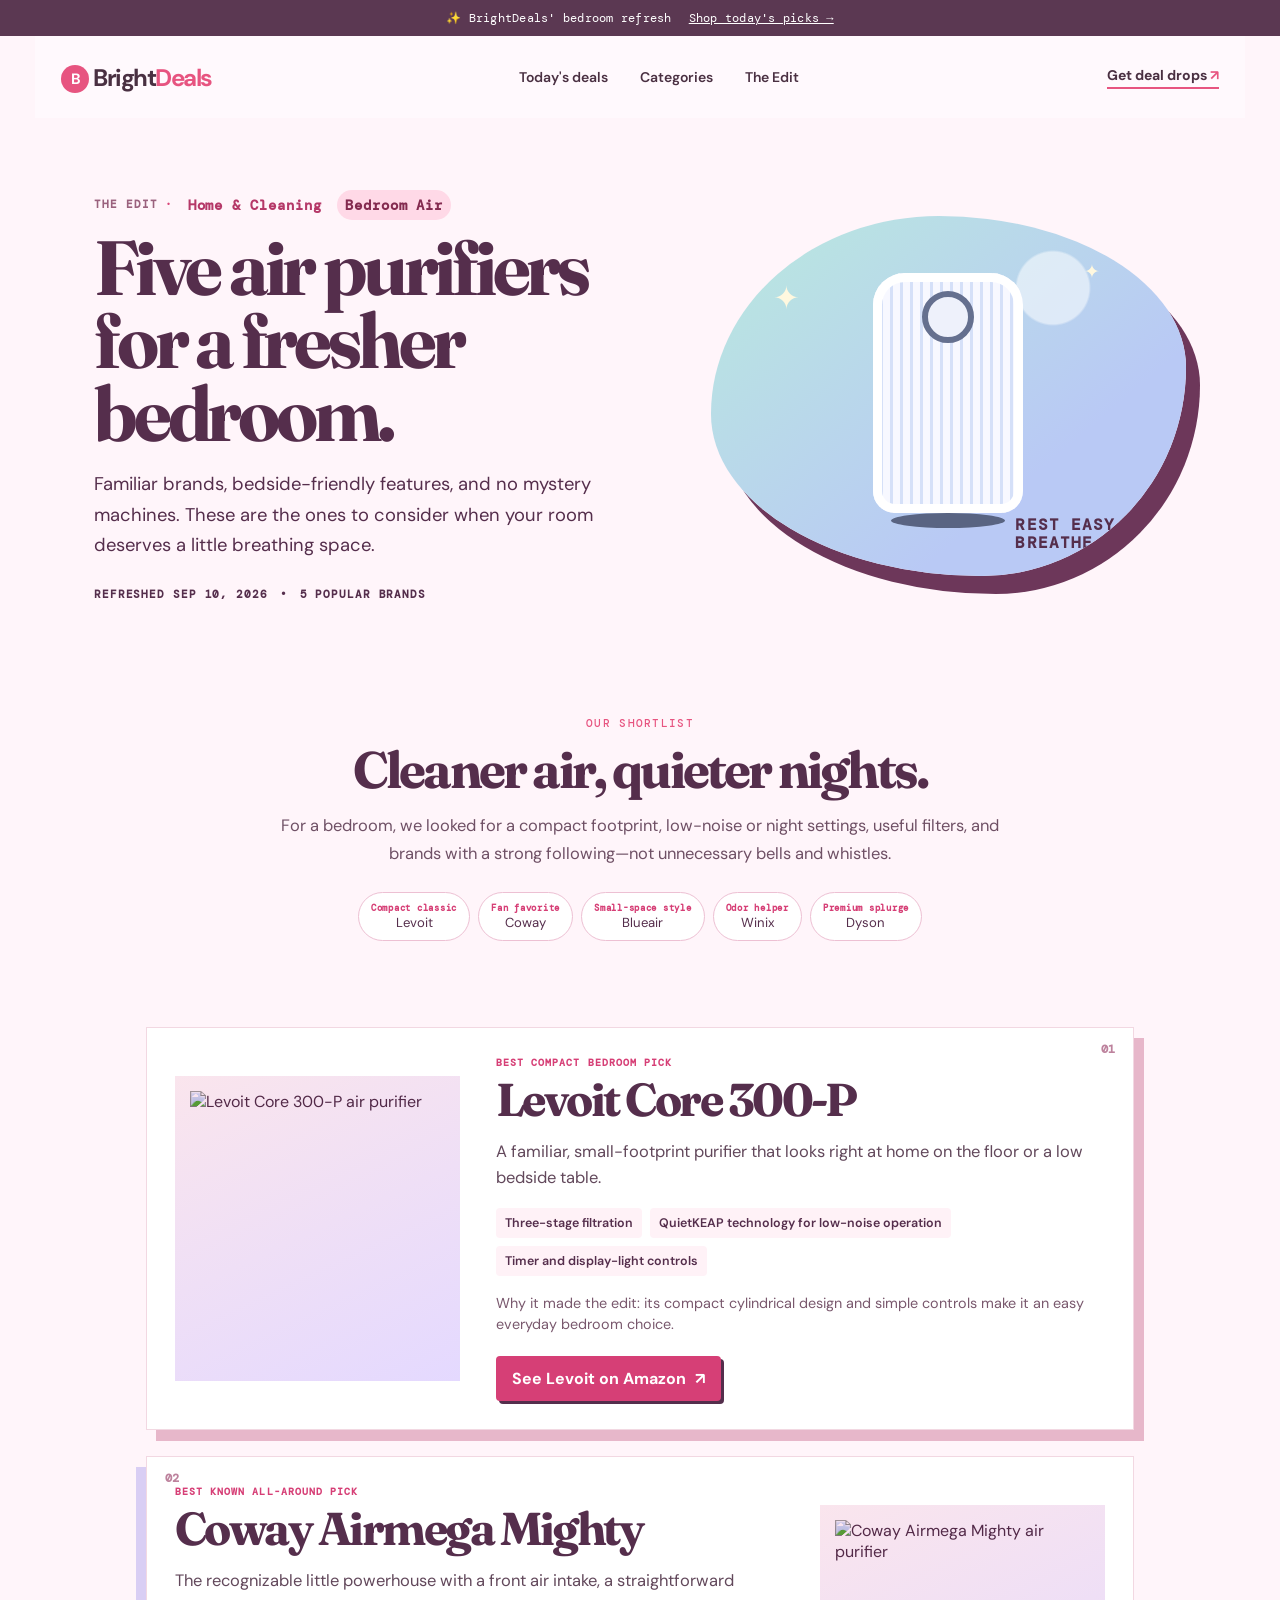
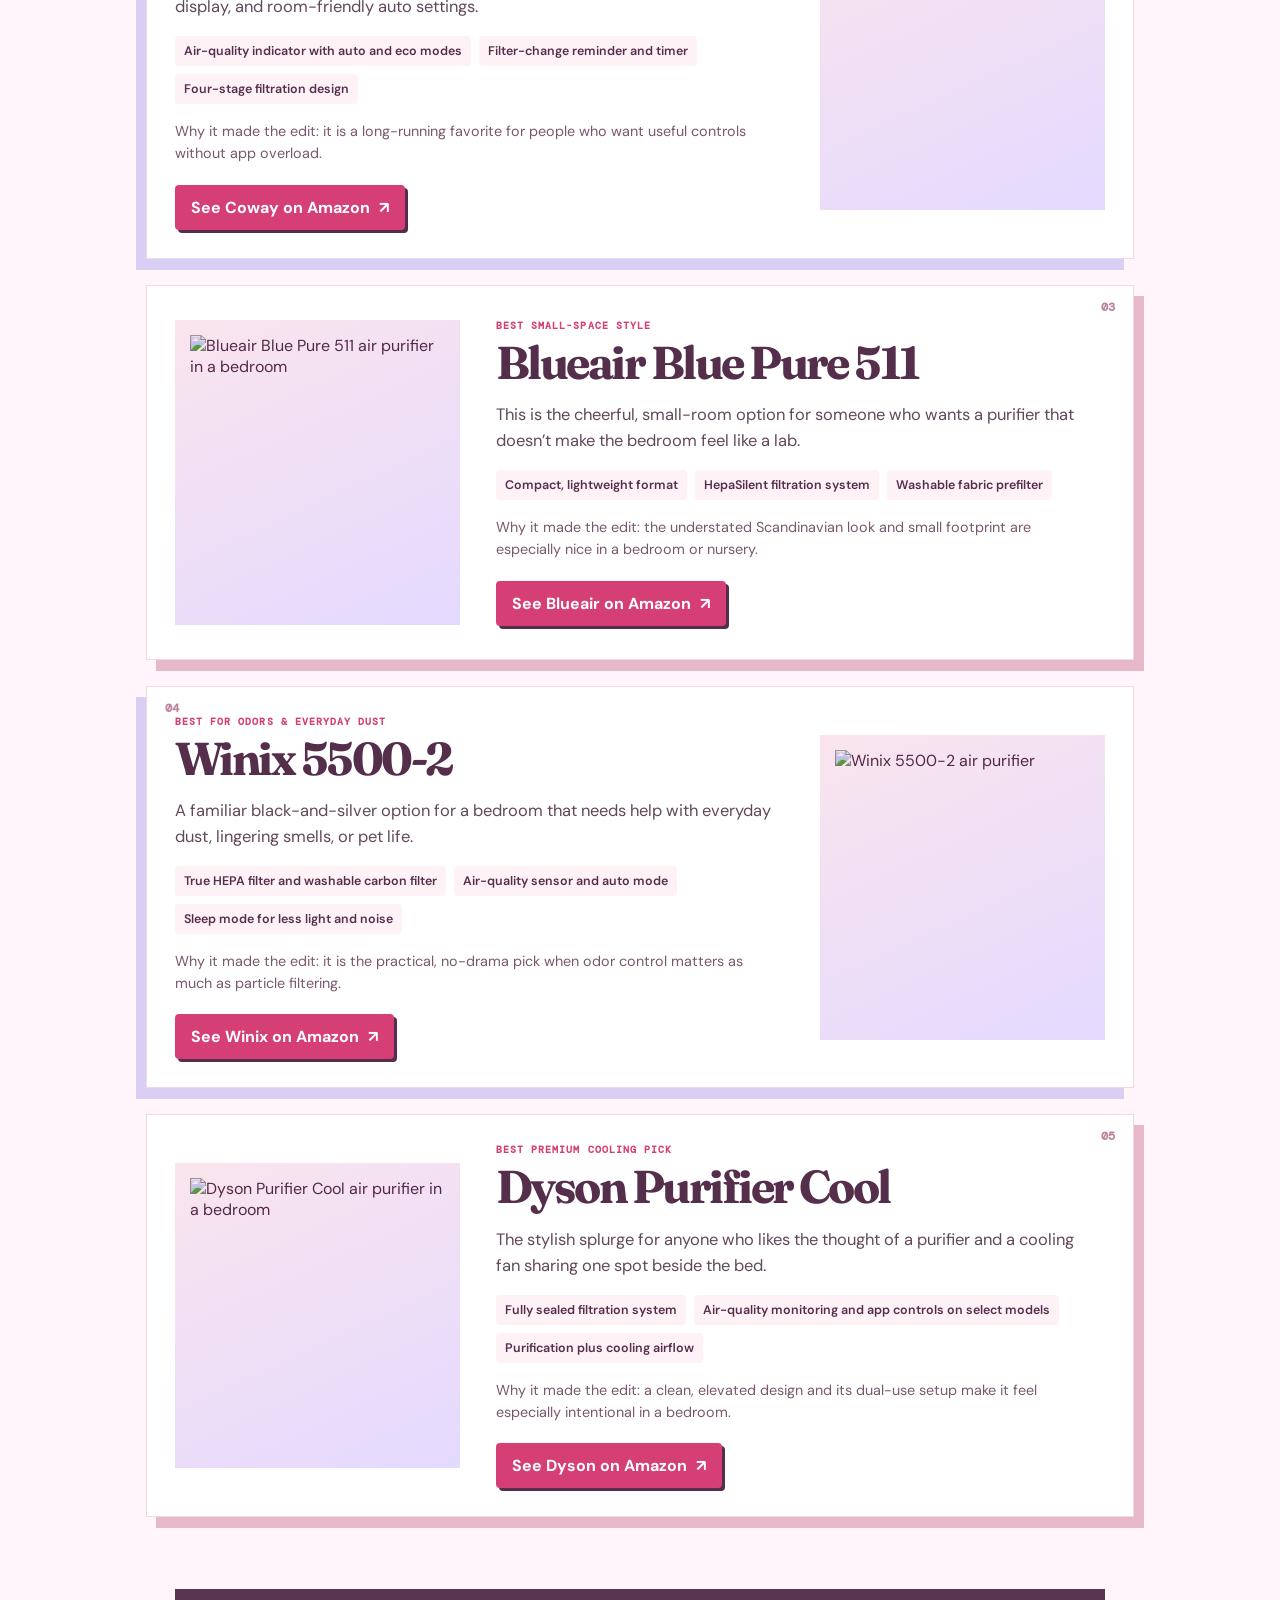
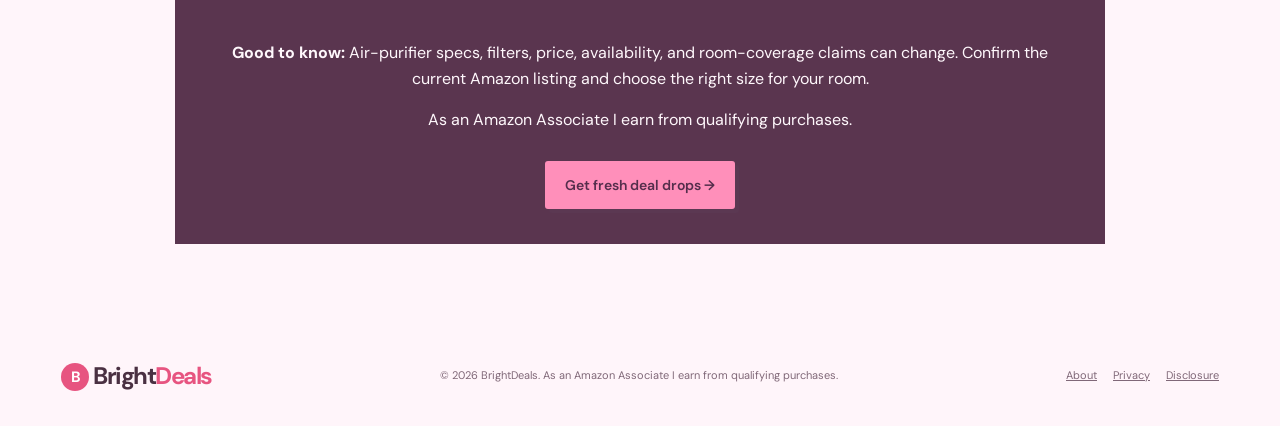
==== commit c7311f62: "Add SEO foundations and trust pages" ====
--- a/bedroom-air-purifier-edit.html
+++ b/bedroom-air-purifier-edit.html
@@ -1,5 +1,5 @@
 <!doctype html>
-<html lang="en"><head><meta charset="utf-8"><meta name="viewport" content="width=device-width, initial-scale=1"><meta name="description" content="Five familiar air-purifier brands that suit a bedroom, selected by BrightDeals."><title>The Bedroom Air Edit | BrightDeals</title><link rel="preconnect" href="https://fonts.googleapis.com"><link rel="preconnect" href="https://fonts.gstatic.com" crossorigin><link href="https://fonts.googleapis.com/css2?family=DM+Mono&family=DM+Sans:wght@400;500;600;700&family=Fraunces:opsz,wght@9..144,600;9..144,700&display=swap" rel="stylesheet"><link rel="stylesheet" href="styles.css"><link rel="stylesheet" href="pink-theme.css"><link rel="stylesheet" href="product-images.css?v=5"><link rel="stylesheet" href="vacuum-guide.css"></head>
+<html lang="en"><head><meta charset="utf-8"><meta name="viewport" content="width=device-width, initial-scale=1"><meta name="description" content="Compare five popular bedroom air purifiers from Levoit, Coway, Blueair, Winix, and Dyson."><meta name="robots" content="index,follow"><link rel="canonical" href="https://brightdeal.net/bedroom-air-purifier-edit.html"><meta property="og:type" content="article"><meta property="og:title" content="The Bedroom Air Edit | BrightDeals"><meta property="og:description" content="Five popular bedroom air purifiers, compared by use case."><meta property="og:url" content="https://brightdeal.net/bedroom-air-purifier-edit.html"><title>The Bedroom Air Edit | BrightDeals</title><link rel="preconnect" href="https://fonts.googleapis.com"><link rel="preconnect" href="https://fonts.gstatic.com" crossorigin><link href="https://fonts.googleapis.com/css2?family=DM+Mono&family=DM+Sans:wght@400;500;600;700&family=Fraunces:opsz,wght@9..144,600;9..144,700&display=swap" rel="stylesheet"><link rel="stylesheet" href="styles.css"><link rel="stylesheet" href="pink-theme.css"><link rel="stylesheet" href="product-images.css?v=5"><link rel="stylesheet" href="vacuum-guide.css"><script type="application/ld+json">{"@context":"https://schema.org","@type":"Article","headline":"The Bedroom Air Edit","description":"A practical guide to five popular bedroom air purifiers.","dateModified":"2026-09-11","author":{"@type":"Organization","name":"BrightDeals"},"publisher":{"@type":"Organization","name":"BrightDeals"},"mainEntityOfPage":"https://brightdeal.net/bedroom-air-purifier-edit.html"}</script></head>
 <body class="guide-page"><div class="announcement">✨ BrightDeals' bedroom refresh <a href="/#deals">Shop today's picks →</a></div><header class="site-header"><a class="brand" href="/"><span class="brand-mark">B</span>Bright<span>Deals</span></a><button class="menu-button" aria-label="Open menu" aria-expanded="false">☰</button><nav aria-label="Main navigation"><a href="/#deals">Today's deals</a><a href="/#categories">Categories</a><a href="cordless-vacuum-edit.html" data-guide-link>The Edit</a></nav><a class="header-cta" href="/#deal-alerts">Get deal drops <span>↗</span></a></header>
 <main><section class="guide-hero"><div class="guide-hero-copy"><nav class="edit-topic-menu" aria-label="The Edit categories"><span>THE EDIT</span><a href="cordless-vacuum-edit.html">Home &amp; Cleaning</a><a class="active" href="bedroom-air-purifier-edit.html" aria-current="page">Bedroom Air</a></nav><h1>Five air purifiers for a fresher bedroom.</h1><p>Familiar brands, bedside-friendly features, and no mystery machines. These are the ones to consider when your room deserves a little breathing space.</p><div class="guide-meta"><span>REFRESHED SEP 10, 2026</span><span>•</span><span>5 POPULAR BRANDS</span></div></div><div class="guide-hero-art purifier-art" aria-hidden="true"><span class="spark spark-one">✦</span><span class="spark spark-two">✦</span><div class="hero-purifier"><i></i><b></b><em></em></div><p>REST EASY.<br>BREATHE EASY.</p></div></section>
 <section class="guide-intro"><p class="eyebrow">OUR SHORTLIST</p><h2>Cleaner air, quieter nights.</h2><p>For a bedroom, we looked for a compact footprint, low-noise or night settings, useful filters, and brands with a strong following—not unnecessary bells and whistles.</p><div class="quick-picks"><span><b>Compact classic</b> Levoit</span><span><b>Fan favorite</b> Coway</span><span><b>Small-space style</b> Blueair</span><span><b>Odor helper</b> Winix</span><span><b>Premium splurge</b> Dyson</span></div></section>
@@ -9,4 +9,4 @@
 <article class="vacuum-pick blueair"><div class="pick-number">03</div><div class="pick-image"><img src="https://media.johnlewiscontent.com/i/JohnLewis/111999334alt5?%24background-off-white%24=&amp;fmt=auto" alt="Blueair Blue Pure 511 air purifier in a bedroom" loading="lazy"></div><div class="pick-copy"><p class="pick-label">BEST SMALL-SPACE STYLE</p><h2>Blueair Blue Pure 511</h2><p class="pick-deck">This is the cheerful, small-room option for someone who wants a purifier that doesn’t make the bedroom feel like a lab.</p><ul><li>Compact, lightweight format</li><li>HepaSilent filtration system</li><li>Washable fabric prefilter</li></ul><p class="pick-note">Why it made the edit: the understated Scandinavian look and small footprint are especially nice in a bedroom or nursery.</p><a class="guide-buy" href="https://www.amazon.com/s?k=Blueair+Blue+Pure+511+Air+Purifier&amp;tag=brightdeal0b5-20" target="_blank" rel="sponsored noopener">See Blueair on Amazon <span>↗</span></a></div></article>
 <article class="vacuum-pick winix"><div class="pick-number">04</div><div class="pick-image"><img src="https://images-na.ssl-images-amazon.com/images/I/61UqpOlddiL.jpg" alt="Winix 5500-2 air purifier" loading="lazy"></div><div class="pick-copy"><p class="pick-label">BEST FOR ODORS &amp; EVERYDAY DUST</p><h2>Winix 5500-2</h2><p class="pick-deck">A familiar black-and-silver option for a bedroom that needs help with everyday dust, lingering smells, or pet life.</p><ul><li>True HEPA filter and washable carbon filter</li><li>Air-quality sensor and auto mode</li><li>Sleep mode for less light and noise</li></ul><p class="pick-note">Why it made the edit: it is the practical, no-drama pick when odor control matters as much as particle filtering.</p><a class="guide-buy" href="https://www.amazon.com/s?k=Winix+5500-2+Air+Purifier&amp;tag=brightdeal0b5-20" target="_blank" rel="sponsored noopener">See Winix on Amazon <span>↗</span></a></div></article>
 <article class="vacuum-pick dyson"><div class="pick-number">05</div><div class="pick-image"><img src="https://dyson-h.assetsadobe2.com/is/image/content/dam/dyson/leap-petite-global/products/ec/438e/variants/non-sco/gallery-images/TP07-variant-gallery-01.jpg?cropPathE=desktop&amp;fit=stretch%2C1&amp;fmt=pjpeg&amp;wid=1920" alt="Dyson Purifier Cool air purifier in a bedroom" loading="lazy"></div><div class="pick-copy"><p class="pick-label">BEST PREMIUM COOLING PICK</p><h2>Dyson Purifier Cool</h2><p class="pick-deck">The stylish splurge for anyone who likes the thought of a purifier and a cooling fan sharing one spot beside the bed.</p><ul><li>Fully sealed filtration system</li><li>Air-quality monitoring and app controls on select models</li><li>Purification plus cooling airflow</li></ul><p class="pick-note">Why it made the edit: a clean, elevated design and its dual-use setup make it feel especially intentional in a bedroom.</p><a class="guide-buy" href="https://www.amazon.com/s?k=Dyson+Purifier+Cool+Air+Purifier&amp;tag=brightdeal0b5-20" target="_blank" rel="sponsored noopener">See Dyson on Amazon <span>↗</span></a></div></article>
-</section><section class="guide-footer-note"><p><b>Good to know:</b> Air-purifier specs, filters, price, availability, and room-coverage claims can change. Confirm the current Amazon listing and choose the right size for your room.</p><p>As an Amazon Associate I earn from qualifying purchases.</p><a class="button primary" href="/#deal-alerts">Get fresh deal drops →</a></section></main><footer><a class="brand" href="/"><span class="brand-mark">B</span>Bright<span>Deals</span></a><p>© 2026 BrightDeals. As an Amazon Associate I earn from qualifying purchases.</p></footer><script src="script.js?v=6"></script></body></html>
+</section><section class="guide-footer-note"><p><b>Good to know:</b> Air-purifier specs, filters, price, availability, and room-coverage claims can change. Confirm the current Amazon listing and choose the right size for your room.</p><p>As an Amazon Associate I earn from qualifying purchases.</p><a class="button primary" href="/#deal-alerts">Get fresh deal drops →</a></section></main><footer><a class="brand" href="/"><span class="brand-mark">B</span>Bright<span>Deals</span></a><p>© 2026 BrightDeals. As an Amazon Associate I earn from qualifying purchases.</p><div><a href="about.html">About</a><a href="privacy.html">Privacy</a><a href="disclosure.html">Disclosure</a></div></footer><script src="script.js?v=6"></script></body></html>
